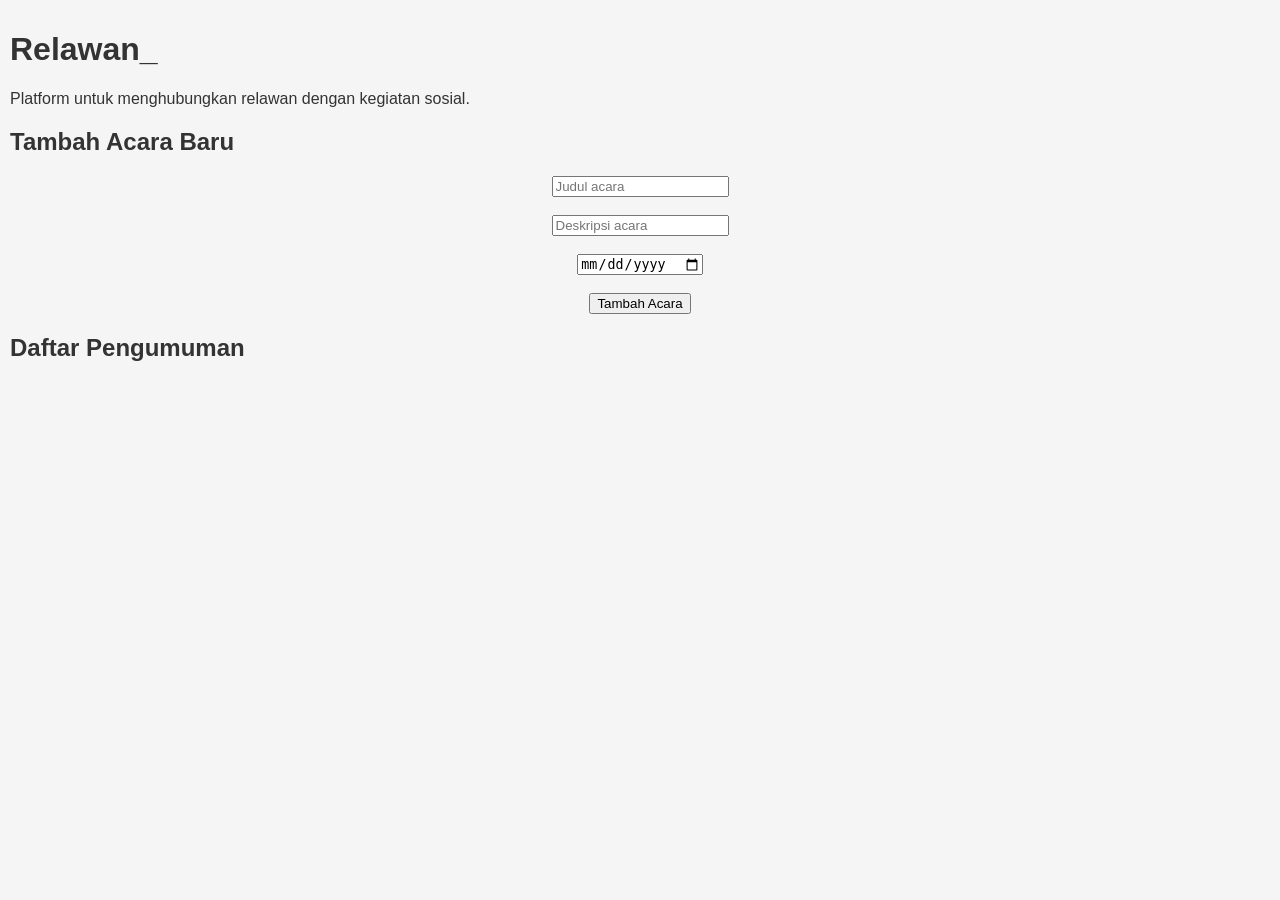
==== CRUD.html @ 42887e29 "crud jsnya" ====
<!DOCTYPE html>
<html lang="id">
<head>
  <meta charset="UTF-8">
  <title>Relawan_</title>
  <link rel="stylesheet" href="css/styles.css">
</head>
<body>

  <h1>Relawan_</h1>
  <p>Platform untuk menghubungkan relawan dengan kegiatan sosial.</p>
  <h2>Tambah Acara Baru</h2>


  <div id="formTambah">
    <input type="text" id="inputJudul" placeholder="Judul acara"><br><br>
    <input type="text" id="inputDeskripsi" placeholder="Deskripsi acara"><br><br>
    <input type="date" id="inputTanggal"><br><br>
    <button onclick="tambahAcara()">Tambah Acara</button>
  </div>


  <h2>Daftar Pengumuman</h2>

  
  <div id="daftarPengumuman">
    <template id="templateKartu">
      <div class="kotak">
        <span class="jumlah-daftar"></span>
        <h3 class="kartu-judul"></h3>
        <p class="kartu-id"></p>
        <p class="kartu-deskripsi"></p>
        <p class="kartu-tanggal"></p>
        <button class="btn-daftar">Daftar & Jadi Relawan</button>
        <button class="btn-hapus">Hapus Acara</button>
      </div>
    </template>
  </div>

  <script src="js/crud.js"></script>
</body>
</html>
---- css/styles.css ----
body {
    font-family: 'Trebuchet MS', sans-serif;
    background-color: #f5f5f5;
    color: #333333;
    margin: 0;
    padding: 10px;
}

#formTambah {
    text-align: center;
}
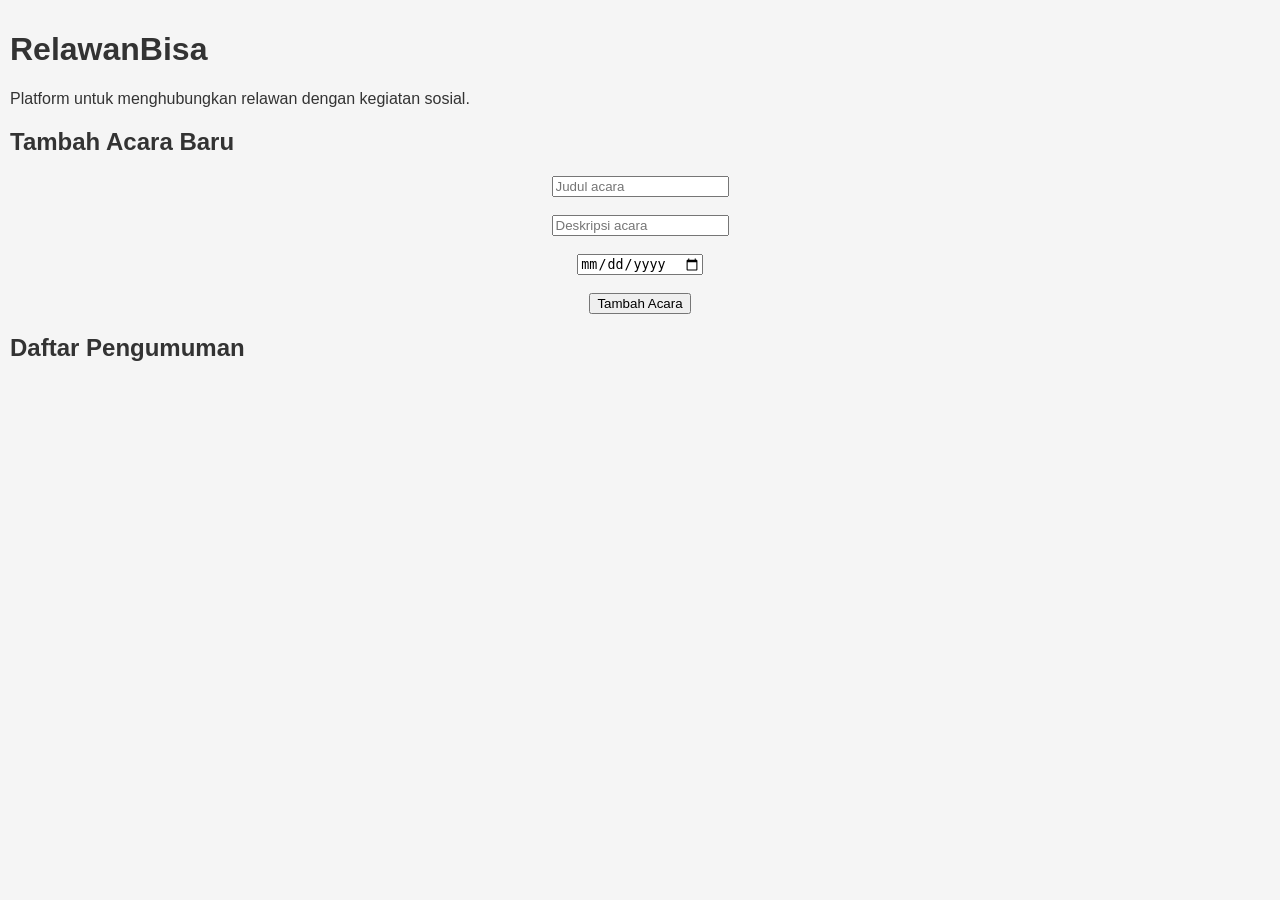
==== commit b66b8faf: "update" ====
--- a/CRUD.html
+++ b/CRUD.html
@@ -2,12 +2,12 @@
 <html lang="id">
 <head>
   <meta charset="UTF-8">
-  <title>Relawan_</title>
+  <title>RelawanBisa</title>
   <link rel="stylesheet" href="css/styles.css">
 </head>
 <body>
 
-  <h1>Relawan_</h1>
+  <h1>RelawanBisa</h1>
   <p>Platform untuk menghubungkan relawan dengan kegiatan sosial.</p>
   <h2>Tambah Acara Baru</h2>
 
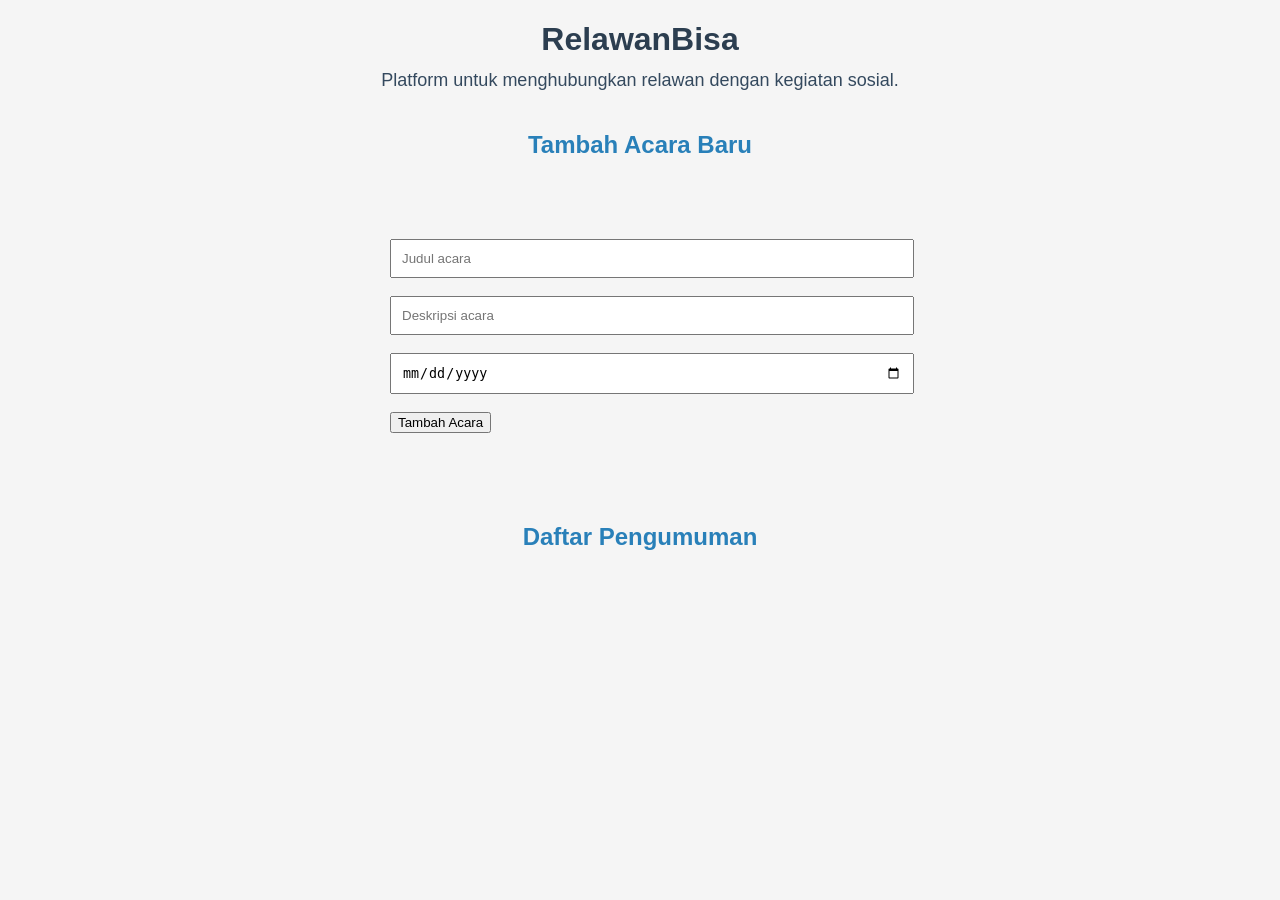
==== commit ae72cb8a: "update" ====
--- a/CRUD.html
+++ b/CRUD.html
@@ -8,7 +8,7 @@
 <body>
 
   <h1>RelawanBisa</h1>
-  <p>Platform untuk menghubungkan relawan dengan kegiatan sosial.</p>
+  <p id="info-head">Platform untuk menghubungkan relawan dengan kegiatan sosial.</p>
   <h2>Tambah Acara Baru</h2>
 
 
@@ -26,7 +26,7 @@
   <div id="daftarPengumuman">
     <template id="templateKartu">
       <div class="kotak">
-        <span class="jumlah-daftar"></span>
+        <div class="jumlah-daftar"></div>
         <h3 class="kartu-judul"></h3>
         <p class="kartu-id"></p>
         <p class="kartu-deskripsi"></p>
--- a/css/styles.css
+++ b/css/styles.css
@@ -1,11 +1,76 @@
 body {
     font-family: 'Trebuchet MS', sans-serif;
     background-color: #f5f5f5;
-    color: #333333;
+    padding: 0;
     margin: 0;
-    padding: 10px;
+}
+
+h1 {
+  color: #2c3e50;
+  text-align: center;
+}
+
+p {
+  text-align: left;
+  color: #7f8c8d;
+}
+
+h2 {
+  padding-bottom: 10px;
+  margin-top: 40px;
+  color: #2980b9;
+  text-align: center;
 }
 
 #formTambah {
-    text-align: center;
+  padding: 50px;
+  max-width: 500px;
+  margin: 0 auto;
+}
+
+input {
+  width: 100%;
+  padding: 10px;
+
+}
+
+
+
+#formTambah button:hover {
+  background-color: #2980b9;
+}
+
+
+
+.kartu-tanggal {
+  font-size: 0.9em;
+  color: #000000;
+  font-weight: bold;
+}
+
+.btn-daftar {
+  color: white;
+  padding: 8px 15px;
+  border: none;
+  border-radius: 4px;
+  cursor: pointer;
+  margin-right: 10px;
+}
+
+.btn-hapus {
+  color: white;
+  padding: 8px 15px;
+  border: none;
+  border-radius: 4px;
+  cursor: pointer;
+}
+
+.btn-daftar:hover { background-color: #27ae60; }
+.btn-hapus:hover { background-color: #c0392b; }
+
+#info-head {
+  text-align: center;
+  color: #34495e;
+  font-size: 18px;
+  margin-top: -10px;
 }
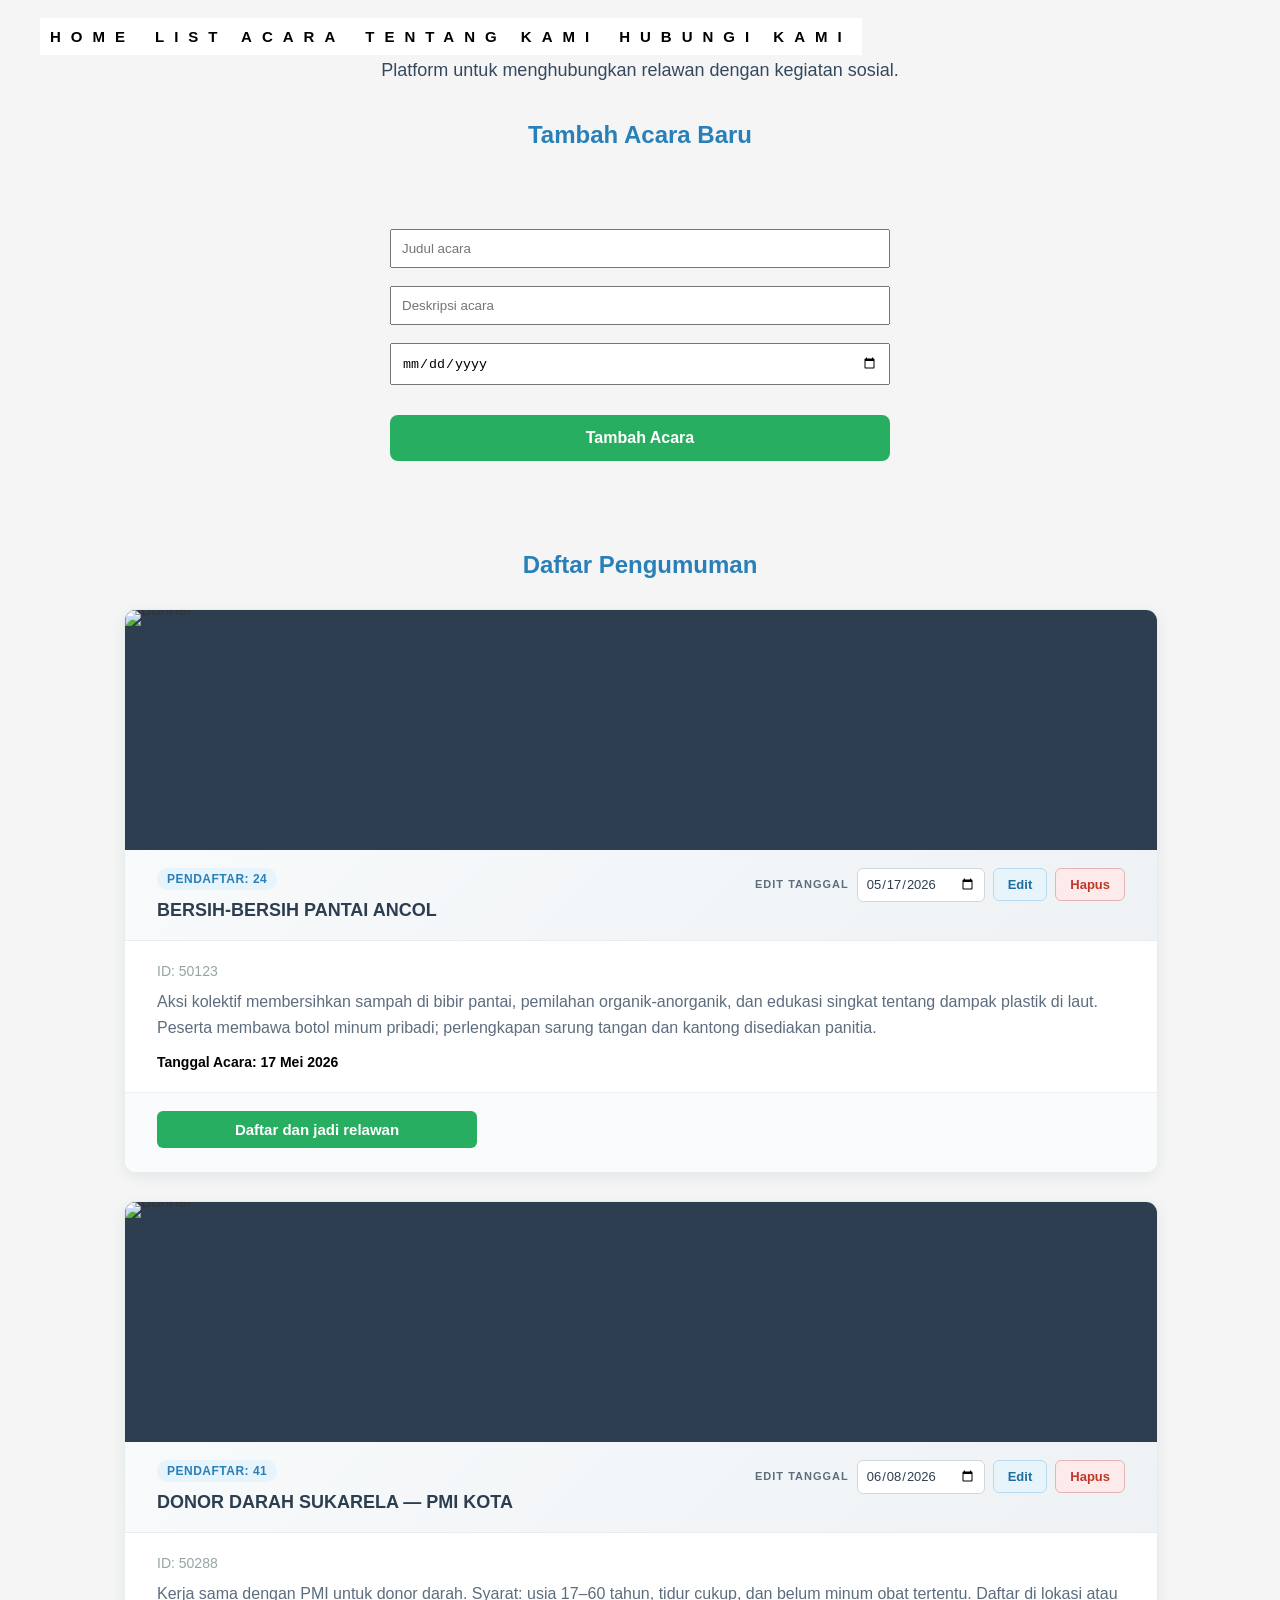
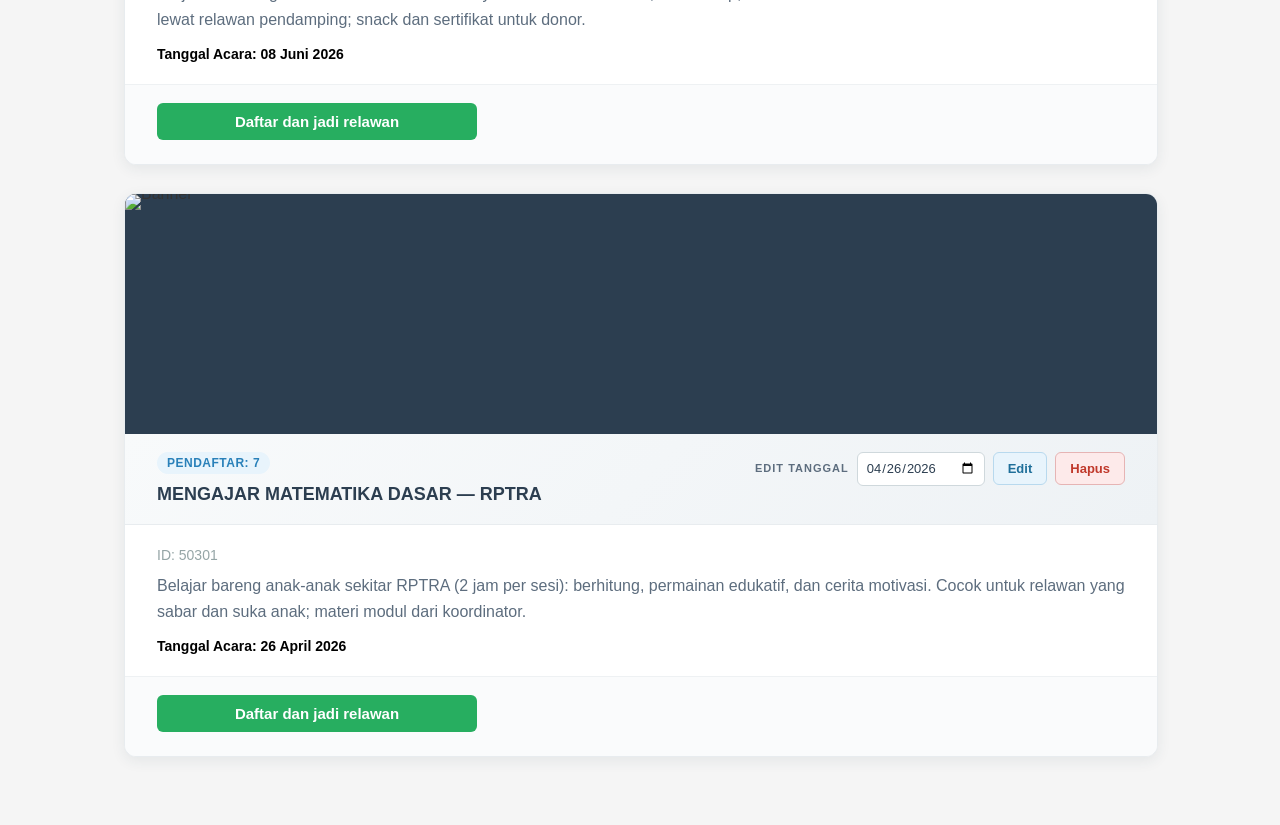
==== commit 7eac4dc3: "tambah tentang kami css, tombol hapus, tombol edit, tombol edit date, img baru" ====
--- a/CRUD.html
+++ b/CRUD.html
@@ -5,38 +5,63 @@
   <title>RelawanBisa</title>
   <link rel="stylesheet" href="css/styles.css">
 </head>
-<body>
-
+  <body>
+    <nav>
+        <ul class="nav-container">
+            <li><a href="./index.html">Home</a></li>
+<li><a href="#daftarPengumuman">List Acara</a></li>
+<li><a href="./tentang-kami.html">Tentang Kami</a></li>
+<li><a href="./hubungi.html">Hubungi Kami</a></li>
+        </ul>
+    </nav>
   <h1>RelawanBisa</h1>
   <p id="info-head">Platform untuk menghubungkan relawan dengan kegiatan sosial.</p>
   <h2>Tambah Acara Baru</h2>
 
-
   <div id="formTambah">
     <input type="text" id="inputJudul" placeholder="Judul acara"><br><br>
-    <input type="text" id="inputDeskripsi" placeholder="Deskripsi acara"><br><br>
+    <input type="text" id=inputDeskripsi placeholder="Deskripsi acara"><br><br>
     <input type="date" id="inputTanggal"><br><br>
-    <button onclick="tambahAcara()">Tambah Acara</button>
+    <button class="tambahAcara" onclick="tambahAcara()">Tambah Acara</button>
   </div>
-
 
   <h2>Daftar Pengumuman</h2>
 
-  
   <div id="daftarPengumuman">
+
     <template id="templateKartu">
-      <div class="kotak">
-        <div class="jumlah-daftar"></div>
-        <h3 class="kartu-judul"></h3>
-        <p class="kartu-id"></p>
-        <p class="kartu-deskripsi"></p>
-        <p class="kartu-tanggal"></p>
-        <button class="btn-daftar">Daftar & Jadi Relawan</button>
-        <button class="btn-hapus">Hapus Acara</button>
-      </div>
+      <article class="kotak kartu-acara">
+        <div class="kartu-banner">
+          <img src="img/" alt="Banner" class="kartu-banner-img" width="1200" height="400">
+        </div>
+        <header class="kartu-header">
+          <div class="kartu-header-text">
+            <span class="kartu-badge jumlah-daftar"></span>
+            <h3 class="kartu-judul"></h3>
+          </div>
+          <div class="kartu-actions">
+            <label class="label-input-tanggal-edit">
+              <span class="label-input-tanggal-edit-teks">Edit Tanggal</span>
+              <input type="date" class="input-tanggal-edit">
+            </label>
+            <button type="button" class="btn-edit" title="Ubah data acara">Edit</button>
+            <button type="button" class="btn-hapus" title="Hapus acara ini">
+              <span class="btn-hapus-label">Hapus</span>
+            </button>
+          </div>
+        </header>
+        <div class="kartu-body">
+          <p class="kartu-id"></p>
+          <p class="kartu-deskripsi"></p>
+          <p class="kartu-tanggal"></p>
+        </div>
+        <footer class="kartu-footer">
+          <button type="button" class="btn-daftar">Daftar dan jadi relawan</button>
+        </footer>
+      </article>
     </template>
+
   </div>
-
   <script src="js/crud.js"></script>
 </body>
 </html>
--- a/css/styles.css
+++ b/css/styles.css
@@ -1,13 +1,15 @@
 body {
     font-family: 'Trebuchet MS', sans-serif;
     background-color: #f5f5f5;
+    color: #333333;
+    margin: 0;
     padding: 0;
-    margin: 0;
 }
 
 h1 {
   color: #2c3e50;
   text-align: center;
+  margin-top: 12px;
 }
 
 p {
@@ -22,6 +24,31 @@
   text-align: center;
 }
 
+.nav-container {
+    list-style: none;
+    display: flex;
+    justify-content: center;
+    position: fixed;
+}
+
+.nav-container li a {
+    padding: 10px 20px;
+    text-decoration: none;
+    font-size: 15px;
+    font-weight: 400;
+    letter-spacing: 10px;
+    text-transform: uppercase;
+    color: #000000;
+    padding: 10px;
+    font-weight: bold;
+    background-color: white;
+}
+
+.nav-container li a:hover {
+    background-color: #e0e0e0;
+}
+
+
 #formTambah {
   padding: 50px;
   max-width: 500px;
@@ -30,47 +57,250 @@
 
 input {
   width: 100%;
+  max-width: 100%;
+  box-sizing: border-box;
   padding: 10px;
-
-}
-
-
+}
+
+.tambahAcara {
+  display: block;
+  width: 100%;
+  padding: 14px 28px;
+  margin-top: 12px;
+  color: #ffffff;
+  background-color: #27ae60;
+  border: none;
+  border-radius: 8px;
+  cursor: pointer;
+  font-family: 'Trebuchet MS', sans-serif;
+  font-size: 16px;
+  font-weight: 600;
+}
 
 #formTambah button:hover {
   background-color: #2980b9;
 }
 
-
-
 .kartu-tanggal {
-  font-size: 0.9em;
+  font-size: 14px;
   color: #000000;
   font-weight: bold;
 }
 
 .btn-daftar {
-  color: white;
-  padding: 8px 15px;
+  color: #ffffff;
+  background-color: #27ae60;
+  padding: 10px 20px;
   border: none;
-  border-radius: 4px;
+  border-radius: 6px;
   cursor: pointer;
-  margin-right: 10px;
+  font-family: 'Trebuchet MS', sans-serif;
+  font-size: 15px;
+  font-weight: 600;
+}
+
+.btn-daftar:hover {
+  background-color: #219a52;
+}
+
+.kartu-actions {
+  display: flex;
+  flex-wrap: wrap;
+  align-items: center;
+  justify-content: flex-end;
+  gap: 8px;
+  flex-shrink: 0;
+}
+
+.label-input-tanggal-edit {
+  display: flex;
+  flex-direction: row;
+  flex-wrap: nowrap;
+  align-items: center;
+  gap: 8px;
+  font-size: 11px;
+  font-weight: 700;
+  color: #5d6d7e;
+  text-transform: uppercase;
+  letter-spacing: 1px;
+}
+
+.label-input-tanggal-edit-teks {
+  line-height: 1;
+  white-space: nowrap;
+  flex-shrink: 0;
+}
+
+.input-tanggal-edit {
+  padding: 6px 8px;
+  border: 1px solid #cfd8dc;
+  border-radius: 6px;
+  font-family: 'Trebuchet MS', sans-serif;
+  font-size: 13px;
+  color: #2c3e50;
+  background: #ffffff;
+  min-height: 34px;
+  box-sizing: border-box;
+}
+
+.input-tanggal-edit:focus {
+  outline: none;
+  border-color: #2980b9;
+  box-shadow: 0 0 0 2px rgba(41, 128, 185, 0.2);
+}
+
+.btn-edit {
+  display: inline-flex;
+  align-items: center;
+  color: #1f6f9a;
+  background-color: #e8f4fc;
+  padding: 8px 14px;
+  border: 1px solid #b8d9ee;
+  border-radius: 6px;
+  cursor: pointer;
+  font-family: 'Trebuchet MS', sans-serif;
+  font-size: 13px;
+  font-weight: 600;
+}
+
+.btn-edit:hover {
+  background-color: #2980b9;
+  color: #ffffff;
+  border-color: #2980b9;
 }
 
 .btn-hapus {
-  color: white;
-  padding: 8px 15px;
-  border: none;
-  border-radius: 4px;
+  display: inline-flex;
+  align-items: center;
+  gap: 6px;
+  color: #c0392b;
+  background-color: #fdeaea;
+  padding: 8px 14px;
+  border: 1px solid #e6b4b4;
+  border-radius: 6px;
   cursor: pointer;
-}
-
-.btn-daftar:hover { background-color: #27ae60; }
-.btn-hapus:hover { background-color: #c0392b; }
+  font-family: 'Trebuchet MS', sans-serif;
+  font-size: 13px;
+  font-weight: 600;
+  flex-shrink: 0;
+}
+
+.btn-hapus:hover {
+  background-color: #c0392b;
+  color: #ffffff;
+  border-color: #c0392b;
+}
+
+.btn-hapus-icon {
+  font-size: 14px;
+  line-height: 1;
+}
 
 #info-head {
   text-align: center;
   color: #34495e;
   font-size: 18px;
   margin-top: -10px;
-}+}
+
+#daftarPengumuman {
+  max-width: 1080px;
+  margin: 0 auto;
+  padding: 0 24px 40px;
+  box-sizing: border-box;
+}
+
+.kotak {
+  background-color: #ffffff;
+  border-radius: 12px;
+  padding: 0;
+  margin: 0 auto 28px;
+  width: 100%;
+  max-width: 1032px;
+  box-shadow: 0 4px 14px rgba(44, 62, 80, 0.08);
+  border: 1px solid #e8ecef;
+  overflow: hidden;
+}
+
+.kartu-banner {
+  margin: 0;
+  padding: 0;
+  line-height: 0;
+  background: linear-gradient(#2c3e50 100%, #34495e 50%, #2c3e50 100%);
+}
+
+.kartu-banner-img {
+  display: block;
+  width: 100%;
+  height: 240px;
+  min-height: 160px;
+  object-fit: cover;
+  object-position: center;
+}
+
+.kartu-acara .kartu-header {
+  display: flex;
+  align-items: flex-start;
+  justify-content: space-between;
+  gap: 16px;
+  padding: 18px 32px;
+  background: linear-gradient(135deg, #f8fafb 0%, #eef2f5 100%);
+  border-bottom: 1px solid #e8ecef;
+}
+
+.kartu-header-text {
+  min-width: 0;
+  flex: 1;
+}
+
+.kartu-acara .kartu-judul {
+  margin: 8px 0 0;
+  font-size: 18px;
+  color: #2c3e50;
+  text-align: left;
+  line-height: 1.35;
+}
+
+.kartu-badge {
+  display: inline-block;
+  font-size: 12px;
+  font-weight: 700;
+  letter-spacing: 0.5px;
+  text-transform: uppercase;
+  color: #2980b9;
+  background: #e8f4fc;
+  padding: 4px 10px;
+  border-radius: 999px;
+}
+
+.kartu-body {
+  padding: 22px 32px 14px;
+  max-width: none;
+}
+
+.kartu-body .kartu-id {
+  font-size: 14px;
+  color: #95a5a6;
+  margin: 0 0 10px;
+}
+
+.kartu-body .kartu-deskripsi {
+  color: #5d6d7e;
+  line-height: 1.65;
+  margin: 0 0 12px;
+}
+
+.kartu-body .kartu-tanggal {
+  margin: 0 0 8px;
+}
+
+.kartu-footer {
+  padding: 18px 32px 24px;
+  background: #fafbfc;
+  border-top: 1px solid #eef1f3;
+}
+
+.kartu-footer .btn-daftar {
+  width: 100%;
+  max-width: 320px;
+}
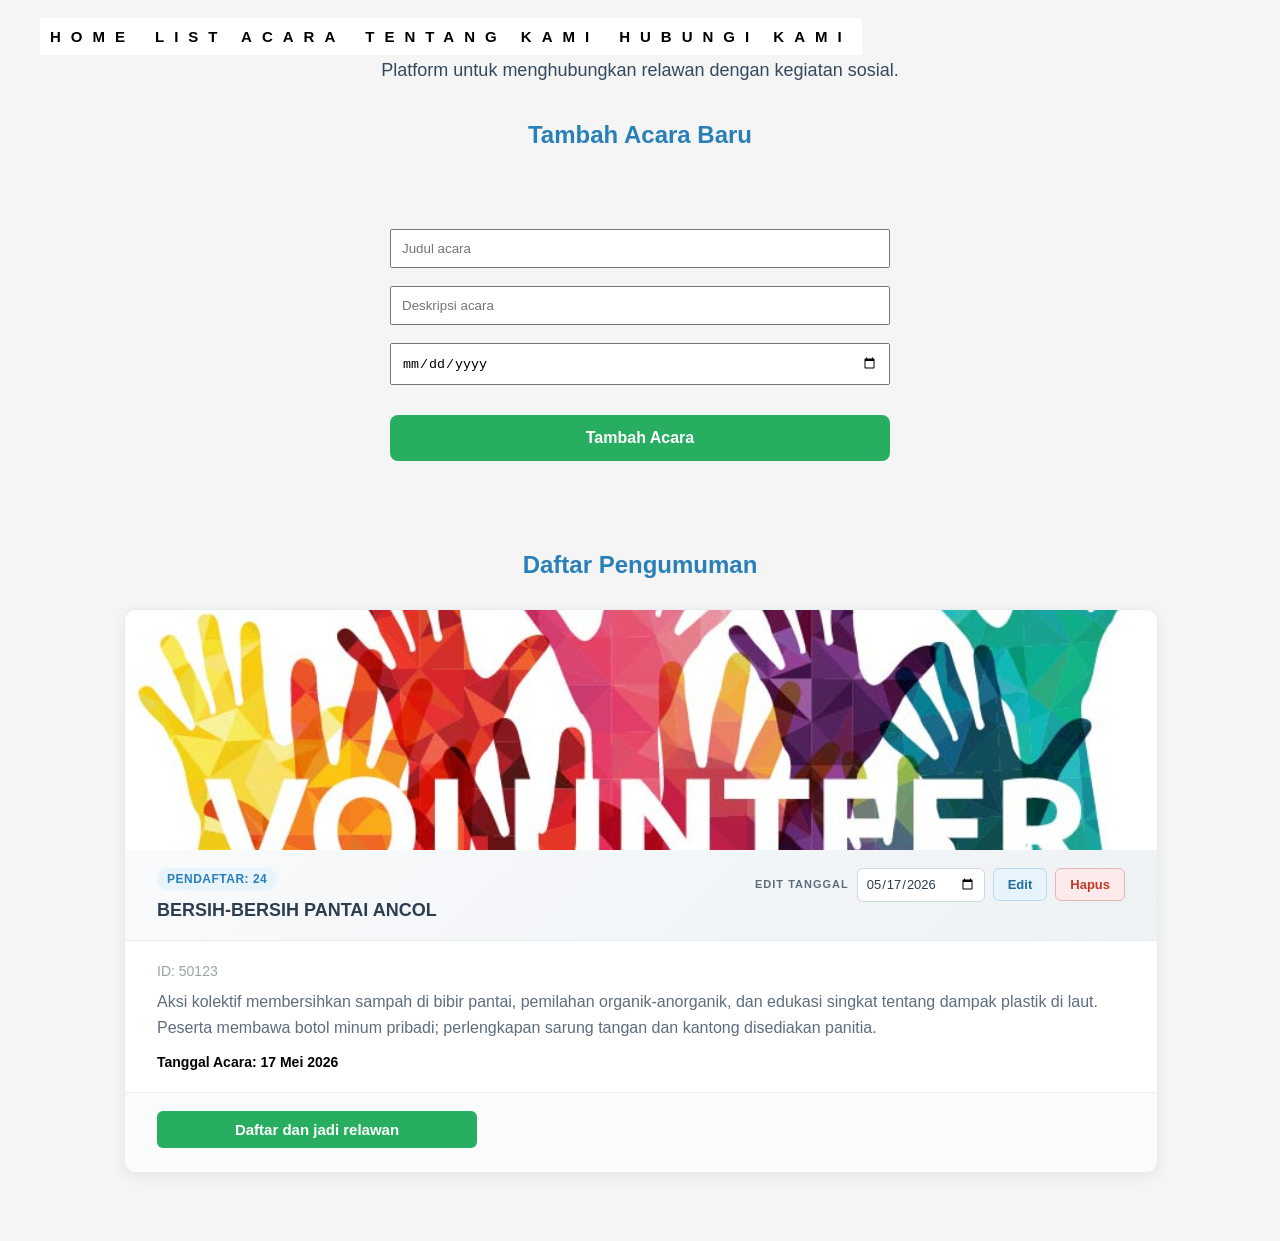
==== commit 6c921dbe: "ubah img list" ====
--- a/CRUD.html
+++ b/CRUD.html
@@ -32,7 +32,7 @@
     <template id="templateKartu">
       <article class="kotak kartu-acara">
         <div class="kartu-banner">
-          <img src="img/" alt="Banner" class="kartu-banner-img" width="1200" height="400">
+          <img src="img/Volunteer.jpg" alt="Banner" class="kartu-banner-img" width="1200" height="400">
         </div>
         <header class="kartu-header">
           <div class="kartu-header-text">
